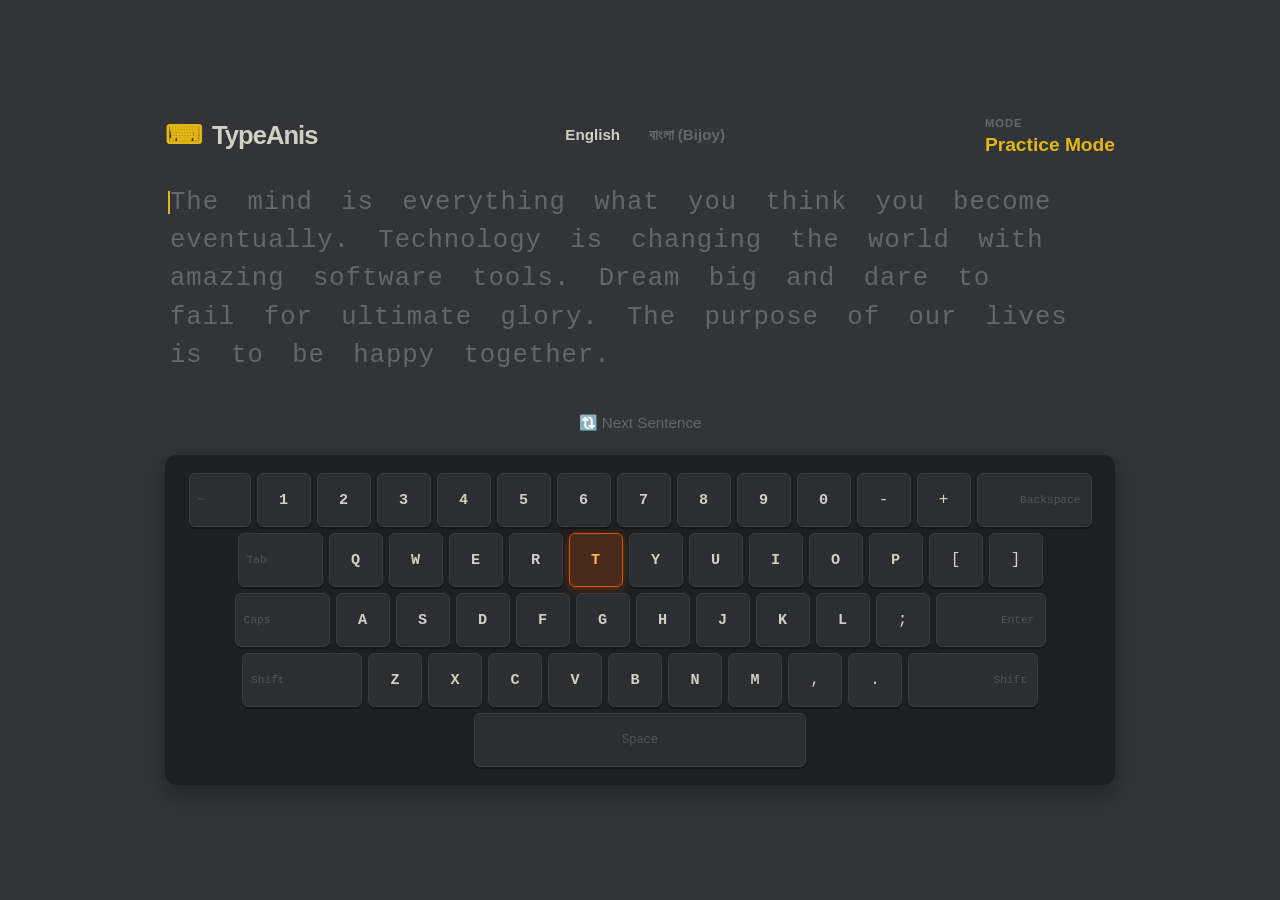
==== practice.html @ cd365d43 "Update practice.html" ====
<!DOCTYPE html>
<html lang="en">
<head>
    <meta charset="UTF-8">
    <meta name="viewport" content="width=device-width, initial-scale=1.0">
    <title>TypeAnis - Practice Sandbox</title>
    <link rel="stylesheet" href="styles.css">
</head>
<body>
    <div class="container">
        <div class="header">
            <a href="index.html" class="brand-link" style="text-decoration: none;">
                <div class="brand">
                    <span class="logo-icon">⌨</span> TypeAnis 
          </div>
         </a>
                
            
            
            
            <div class="modes">
                <button id="btn-en" class="active">English</button>
                <button id="btn-bn">বাংলা (Bijoy)</button>
            </div>
            
            <div class="stats">
                <div class="stat-box">
                    <span class="label">mode</span>
                    <span style="color: #e2b714; font-size: 1.2rem;">Practice Mode</span>
                </div>
            </div>
        </div>

        <div class="type-area-container">
            <input type="text" id="hidden-input" autocomplete="off" autofocus>
            <div id="words-display" class="words-display"></div>
        </div>

         <button id="restart-btn">🔃 Next Sentence</button>

        <div class="keyboard" id="keyboard" data-layout="en">
            <div class="row">
                <div class="key modifier small" id="Backquote">~</div>
                <div class="key" id="Digit1" data-key="1 ১"><span class="bn">১</span><span class="en">1</span></div>
                <div class="key" id="Digit2" data-key="2 ২"><span class="bn">২</span><span class="en">2</span></div>
                <div class="key" id="Digit3" data-key="3 ৩"><span class="bn">৩</span><span class="en">3</span></div>
                <div class="key" id="Digit4" data-key="4 ৪"><span class="bn">৪</span><span class="en">4</span></div>
                <div class="key" id="Digit5" data-key="5 ৫"><span class="bn">৫</span><span class="en">5</span></div>
                <div class="key" id="Digit6" data-key="6 ৬"><span class="bn">৬</span><span class="en">6</span></div>
                <div class="key" id="Digit7" data-key="7 VII"><span class="bn">৭</span><span class="en">7</span></div>
                <div class="key" id="Digit8" data-key="8 ৮"><span class="bn">৮</span><span class="en">8</span></div>
                <div class="key" id="Digit9" data-key="9 ৯"><span class="bn">৯</span><span class="en">9</span></div>
                <div class="key" id="Digit0" data-key="0 ০"><span class="bn">০</span><span class="en">0</span></div>
                <div class="key" id="Minus" data-key="-">-</div>
                <div class="key" id="Equal" data-key="+">+</div>
                <div class="key modifier backspace" id="Backspace">Backspace</div>
            </div>
            <div class="row">
                <div class="key modifier tab" id="Tab">Tab</div>
                <div class="key" id="KeyQ" data-key="q Q ং ৎ"><span class="bn">ং / ৎ</span><span class="en">Q</span></div>
                <div class="key" id="KeyW" data-key="w W ্য ূ"><span class="bn">্য / ূ</span><span class="en">W</span></div>
                <div class="key" id="KeyE" data-key="e E ড ঢ"><span class="bn">ড / ঢ</span><span class="en">E</span></div>
                <div class="key" id="KeyR" data-key="r R প ফ"><span class="bn">প / ফ</span><span class="en">R</span></div>
                <div class="key" id="KeyT" data-key="t T ট ঠ"><span class="bn">ট / ঠ</span><span class="en">T</span></div>
                <div class="key" id="KeyY" data-key="y Y চ ছ"><span class="bn">চ / ছ</span><span class="en">Y</span></div>
                <div class="key" id="KeyU" data-key="u U জ ঝ"><span class="bn">জ / ঝ</span><span class="en">U</span></div>
                <div class="key" id="KeyI" data-key="i I হ ঞ"><span class="bn">হ / ঞ</span><span class="en">I</span></div>
                <div class="key" id="KeyO" data-key="o O গ ঘ"><span class="bn">গ / ঘ</span><span class="en">O</span></div>
                <div class="key" id="KeyP" data-key="p P ড় ঢ়"><span class="bn">ড় / ঢ়</span><span class="en">P</span></div>
                <div class="key" id="BracketLeft">[</div>
                <div class="key" id="BracketRight">]</div>
            </div>
            <div class="row">
                <div class="key modifier caps" id="CapsLock">Caps</div>
                <div class="key" id="KeyA" data-key="a A ৃ া"><span class="bn">ৃ / া</span><span class="en">A</span></div>
                <div class="key" id="KeyS" data-key="s S ু ূ"><span class="bn">ু / ূ</span><span class="en">S</span></div>
                <div class="key" id="KeyD" data-key="d D ি ী"><span class="bn">ি / ী</span><span class="en">D</span></div>
                <div class="key" id="KeyF" data-key="f F া অ"><span class="bn">া / অ</span><span class="en">F</span></div>
                <div class="key" id="KeyG" data-key="g G ্ ক"><span class="bn">্ / ক</span><span class="en">G</span></div>
                <div class="key" id="KeyH" data-key="h H অ আ"><span class="bn">অ / আ</span><span class="en">H</span></div>
                <div class="key" id="KeyJ" data-key="j J ত থ"><span class="bn">ত / থ</span><span class="en">J</span></div>
                <div class="key" id="KeyK" data-key="k K ক খ"><span class="bn">ک / খ</span><span class="en">K</span></div>
                <div class="key" id="KeyL" data-key="l L ত থ"><span class="bn">ত / থ</span><span class="en">L</span></div>
                <div class="key" id="Semicolon">;</div>
                <div class="key modifier enter" id="Enter">Enter</div>
            </div>
            <div class="row">
                <div class="key modifier shift-l" id="ShiftLeft">Shift</div>
                <div class="key" id="KeyZ" data-key="z Z ্র ্য"><span class="bn">্র / ্য</span><span class="en">Z</span></div>
                <div class="key" id="KeyX" data-key="x X ও ঔ"><span class="bn">ও / ঔ</span><span class="en">X</span></div>
                <div class="key" id="KeyC" data-key="c C এ ঐ"><span class="bn">এ / ঐ</span><span class="en">C</span></div>
                <div class="key" id="KeyV" data-key="v V র ল"><span class="bn">র / ল</span><span class="en">V</span></div>
                <div class="key" id="KeyB" data-key="b B ন ণ"><span class="bn">ন / ণ</span><span class="en">B</span></div>
                <div class="key" id="KeyN" data-key="n N স ষ"><span class="bn">স / ষ</span><span class="en">N</span></div>
                <div class="key" id="KeyM" data-key="m M ম শ"><span class="bn">ম / শ</span><span class="en">M</span></div>
                <div class="key" id="Comma">,</div>
                <div class="key" id="Period">.</div>
                <div class="key modifier shift-r" id="ShiftRight">Shift</div>
            </div>
            <div class="row">
                <div class="space key" id="Space" data-key=" ">Space</div>
            </div>
        </div>
    </div>

    <script src="practice.js"></script>
</body>
</html>
---- styles.css ----
/* ==========================================================================
   1. GLOBAL VARIABLES & RESET
   ========================================================================== */
:root {
    --bg-color: #323437;
    --main-color: #e2b714;
    --caret-color: #e2b714;
    --sub-color: #646669;
    --text-color: #d1d0c5;
    --error-color: #ca4754;
    --success-color: #43a047;
    --suggest-color: #e65100;
    --key-bg: #2c2e31;
}

body {
    background-color: var(--bg-color);
    color: var(--text-color);
    font-family: 'Courier New', Courier, monospace, Arial;
    display: flex;
    justify-content: center;
    align-items: center;
    min-height: 100vh;
    margin: 0;
    padding: 20px 0;
    box-sizing: border-box;
}

.container {
    width: 90%;
    max-width: 950px;
    display: flex;
    flex-direction: column;
}

/* ==========================================================================
   2. HEADER & STATS BAR (Spaced Out Edge-to-Edge)
   ========================================================================== */
.header {
    display: flex;
    justify-content: space-between; /* Pushes brand left, stats right, modes center */
    align-items: center;           /* Vertically aligns content line items */
    margin-bottom: 25px;
    font-family: sans-serif;
    width: 100%;
}

.brand {
    font-size: 1.6rem;
    font-weight: bold;
    color: var(--text-color);
    letter-spacing: -1px;
}

.brand .logo-icon {
    color: var(--main-color);
    margin-right: 4px;
}

.modes button {
    background: none;
    border: none;
    color: var(--sub-color);
    font-size: 0.95rem;
    cursor: pointer;
    margin-right: 12px;
    font-weight: 600;
    transition: color 0.2s;
}

.modes button.active, .modes button:hover {
    color: var(--text-color);
}

.stats {
    display: flex;
    gap: 25px;
}

.stat-box {
    display: flex;
    flex-direction: column;
    align-items: flex-start;
    font-size: 1.4rem;
    color: var(--main-color);
    font-weight: bold;
    line-height: 1.1rem;
}

.stat-box .label {
    font-size: 0.7rem;
    color: var(--sub-color);
    text-transform: uppercase;
    margin-bottom: 3px;
    letter-spacing: 1px;
}

/* ==========================================================================
   3. TYPING TEST FIELD AREA
   ========================================================================== */
.type-area-container {
    position: relative;
    margin-bottom: 25px;
    padding: 5px;
    min-height: 80px;
}

#hidden-input {
    position: absolute;
    opacity: 0;
    z-index: -1;
}

.words-display {
    font-size: 1.6rem;
    line-height: 2.4rem;
    word-wrap: break-word;
    letter-spacing: 1px;
    user-select: none;
    color: var(--sub-color);
    text-align: justify; /* Cleans up line breaks */
}

.word {
    display: inline-block;
    margin-right: 12px;
}

/* Character States */
.char {
    position: relative;
    transition: color 0.1s;
}

.char.correct {
    color: var(--text-color);
}

.char.incorrect {
    color: var(--error-color);
    background-color: rgba(202, 71, 84, 0.12);
    border-radius: 2px;
}

/* Flashing Caret Cursor Styling */
.char.current::before {
    content: '';
    position: absolute;
    left: -2px;
    top: 10%;
    width: 2px;
    height: 80%;
    background-color: var(--caret-color);
    animation: blink 1s infinite;
}

@keyframes blink {
    50% { opacity: 0; }
}

#restart-btn {
    margin: 0 auto 15px auto;
    display: block;
    background: none;
    border: none;
    color: var(--sub-color);
    padding: 8px 16px;
    font-size: 0.95rem;
    cursor: pointer;
    transition: color 0.2s;
}

#restart-btn:hover {
    color: var(--text-color);
}

/* ==========================================================================
   4. MECHANICAL VIRTUAL KEYBOARD
   ========================================================================== */
.keyboard {
    display: flex;
    flex-direction: column;
    gap: 6px;
    background: #1e1f21;
    padding: 18px;
    border-radius: 12px;
    box-shadow: 0 10px 25px rgba(0,0,0,0.3);
}

.row {
    display: flex;
    justify-content: center; /* Symmetrically balances standard keys horizontally */
    gap: 6px;
    width: 100%;
}

.key {
    background: var(--key-bg);
    border: 1px solid #3a3d40;
    border-radius: 6px;
    width: 52px;
    height: 52px;
    display: flex;
    flex-direction: column;
    justify-content: center;
    align-items: center;
    box-shadow: 0 2px 0px #151617;
    transition: background 0.05s, color 0.05s, transform 0.05s;
    user-select: none;
}

/* Modifier Keys Width & Alignments */
.key.modifier { font-size: 0.7rem; align-items: flex-start; padding-left: 8px; color: #505559; }
.key.backspace { width: 95px; align-items: flex-end; padding-right: 10px; }
.key.tab { width: 75px; }
.key.caps { width: 85px; }
.key.enter { width: 90px; align-items: flex-end; padding-right: 10px; }
.key.shift-l { width: 110px; }
.key.shift-r { width: 110px; align-items: flex-end; padding-right: 10px; }
.key.space { width: 330px; color: #505559; font-size: 0.75rem; }

.key span { display: block; text-align: center; transition: font-size 0.15s, color 0.15s; }

/* Language Layout Presentation Handlers */
.keyboard[data-layout="en"] .key .en { font-size: 0.95rem; font-weight: bold; color: var(--text-color); }
.keyboard[data-layout="en"] .key .bn { font-size: 0.0rem; color: transparent; opacity: 0; }
.keyboard[data-layout="bn"] .key .bn { font-size: 1.05rem; font-weight: 500; color: var(--text-color); }
.keyboard[data-layout="bn"] .key .en { font-size: 0.0rem; color: transparent; opacity: 0; }

/* Dynamic Interactive Typing Feedback States */
.key.suggest-orange {
    background: rgba(230, 81, 0, 0.22) !important;
    border-color: var(--suggest-color) !important;
    box-shadow: 0 2px 8px rgba(230, 81, 0, 0.35);
}
.key.suggest-orange span { color: #ffb74d !important; }

.key.press-correct {
    background: var(--success-color) !important;
    box-shadow: 0 0px 0px transparent !important;
    transform: translateY(2px);
}
.key.press-correct span, .key.press-correct { color: #fff !important; }

.key.press-error {
    background: var(--error-color) !important;
    box-shadow: 0 0px 0px transparent !important;
    transform: translateY(2px);
}
.key.press-error span, .key.press-error { color: #fff !important; }

/* ==========================================================================
   5. RESULTS POP-UP MODAL BOX
   ========================================================================== */
.modal-backdrop {
    position: fixed;
    top: 0; left: 0; width: 100%; height: 100%;
    background: rgba(20, 21, 23, 0.85);
    display: flex; 
    justify-content: center; /* Horizontally centers popup card */
    align-items: center;     /* Vertically centers popup card */
    opacity: 0; 
    pointer-events: none;
    transition: opacity 0.3s ease;
    z-index: 999;
}
.modal-backdrop.active { opacity: 1; pointer-events: auto; }

.modal-box {
    background: #2c2e31;
    border: 2px solid var(--main-color);
    padding: 35px; 
    border-radius: 16px;
    width: 90%; 
    max-width: 520px;
    text-align: center; 
    box-shadow: 0 20px 45px rgba(0,0,0,0.5);
    transform: scale(0.9); 
    transition: transform 0.3s ease;
}
.modal-backdrop.active .modal-box { transform: scale(1); }

.modal-box h2 { margin-top: 0; font-family: sans-serif; color: var(--main-color); font-size: 2rem; }
.modal-sub { color: var(--sub-color); margin-bottom: 25px; font-size: 0.95rem; }

.modal-grid { 
    display: grid; 
    grid-template-columns: 1fr 1fr; 
    gap: 15px; 
    margin-bottom: 30px; 
}
.m-card { background: #202124; padding: 15px; border-radius: 8px; display: flex; flex-direction: column; }
.m-card .num { font-size: 2rem; font-weight: bold; color: var(--text-color); }
.m-card .text-red { color: var(--error-color); }
.m-card .lbl { font-size: 0.75rem; color: var(--sub-color); text-transform: uppercase; margin-top: 5px; }

#modal-close-btn {
    background: var(--main-color); color: #000; border: none;
    padding: 12px 35px; font-weight: bold; border-radius: 6px;
    font-size: 1rem; cursor: pointer; transition: opacity 0.2s;
}
#modal-close-btn:hover { opacity: 0.9; }

/* ==========================================================================
   6. RESPONSIVE MEDIA QUERIES
   ========================================================================== */
@media (max-width: 768px) {
    .keyboard { display: none; } /* Safely hides mechanical layout on touch viewports */
    .header { flex-direction: column; gap: 15px; }
}

.brand-link {
    color: inherit; /* Keeps your default text colors intact */
    text-decoration: none;
    display: inline-block;
}
.brand-link:hover {
    opacity: 0.85;  /* Subtle animation hint that it is a link when hovered */
}
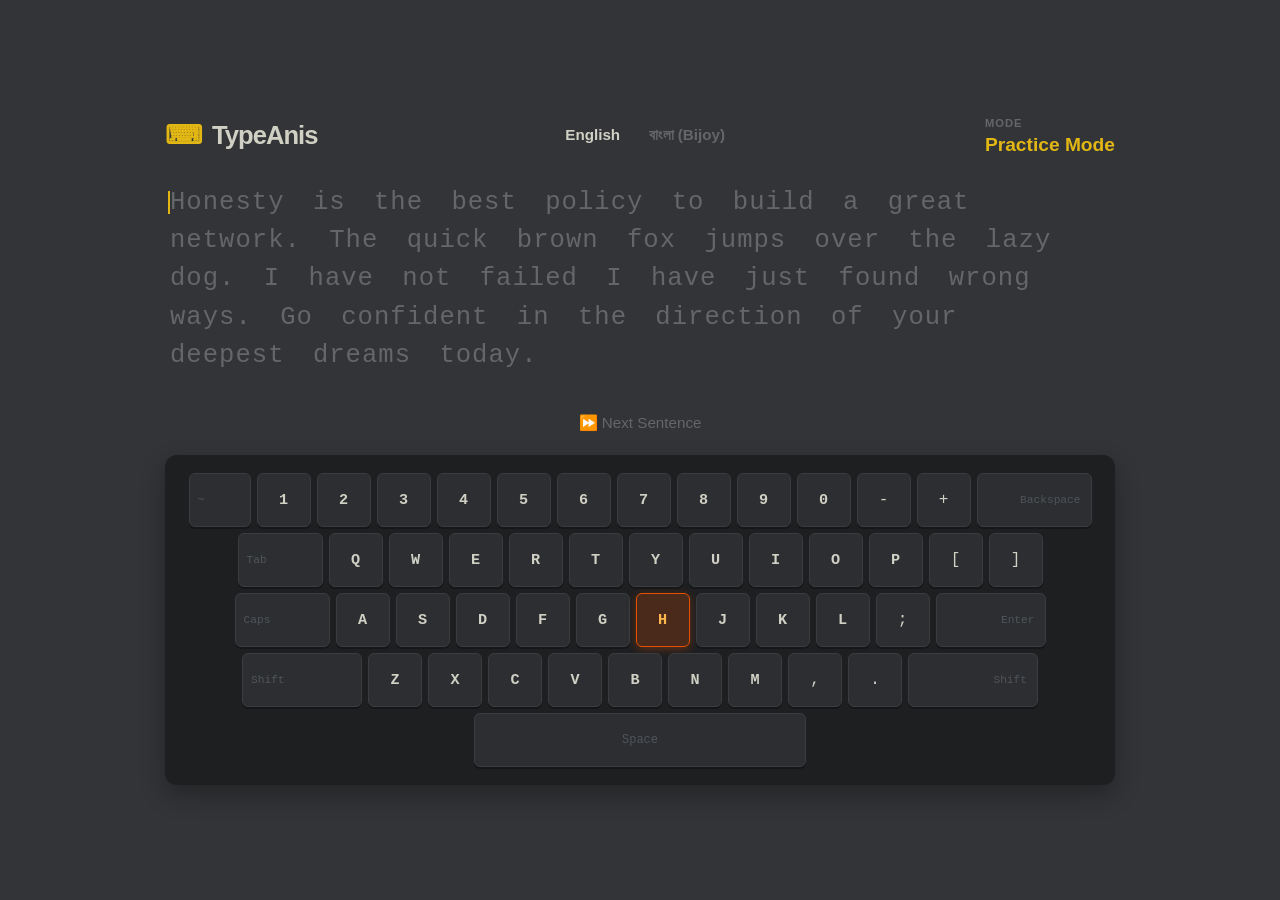
==== commit 45c3fcf0: "Update practice.html" ====
--- a/practice.html
+++ b/practice.html
@@ -36,7 +36,7 @@
             <div id="words-display" class="words-display"></div>
         </div>
 
-         <button id="restart-btn">🔃 Next Sentence</button>
+         <button id="restart-btn">⏩ Next Sentence</button>
 
         <div class="keyboard" id="keyboard" data-layout="en">
             <div class="row">
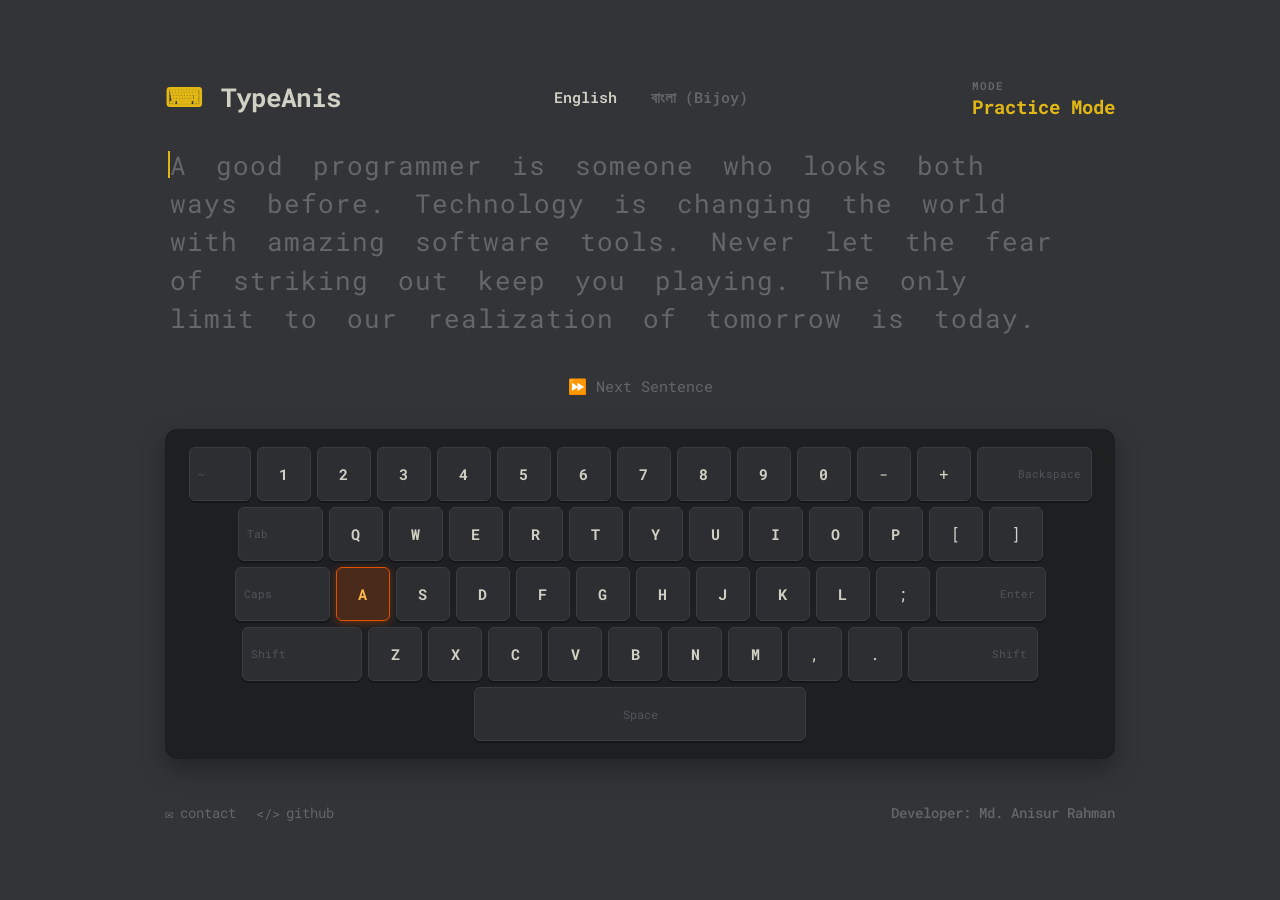
==== commit ce2581ed: "Update practice.html" ====
--- a/practice.html
+++ b/practice.html
@@ -4,6 +4,9 @@
     <meta charset="UTF-8">
     <meta name="viewport" content="width=device-width, initial-scale=1.0">
     <title>TypeAnis - Practice Sandbox</title>
+    <link rel="preconnect" href="https://fonts.googleapis.com">
+    <link rel="preconnect" href="https://fonts.gstatic.com" crossorigin> 
+    <link href="https://fonts.googleapis.com/css2?family=Hind+Siliguri:wght@400;500;600&family=Roboto+Mono:wght@400;500;700&display=swap" rel="stylesheet">
     <link rel="stylesheet" href="styles.css">
 </head>
 <body>
@@ -12,11 +15,8 @@
             <a href="index.html" class="brand-link" style="text-decoration: none;">
                 <div class="brand">
                     <span class="logo-icon">⌨</span> TypeAnis 
-          </div>
-         </a>
-                
-            
-            
+                </div>
+            </a>
             
             <div class="modes">
                 <button id="btn-en" class="active">English</button>
@@ -36,7 +36,9 @@
             <div id="words-display" class="words-display"></div>
         </div>
 
-         <button id="restart-btn">⏩ Next Sentence</button>
+        <div class="control-actions">
+            <button id="restart-btn">⏩ Next Sentence</button>
+        </div>
 
         <div class="keyboard" id="keyboard" data-layout="en">
             <div class="row">
@@ -63,7 +65,7 @@
                 <div class="key" id="KeyR" data-key="r R প ফ"><span class="bn">প / ফ</span><span class="en">R</span></div>
                 <div class="key" id="KeyT" data-key="t T ট ঠ"><span class="bn">ট / ঠ</span><span class="en">T</span></div>
                 <div class="key" id="KeyY" data-key="y Y চ ছ"><span class="bn">চ / ছ</span><span class="en">Y</span></div>
-                <div class="key" id="KeyU" data-key="u U জ ঝ"><span class="bn">জ / ঝ</span><span class="en">U</span></div>
+                <div class="key" id="KeyU" data-key="u U ஜ ঝ"><span class="bn">জ / ঝ</span><span class="en">U</span></div>
                 <div class="key" id="KeyI" data-key="i I হ ঞ"><span class="bn">হ / ঞ</span><span class="en">I</span></div>
                 <div class="key" id="KeyO" data-key="o O গ ঘ"><span class="bn">গ / ঘ</span><span class="en">O</span></div>
                 <div class="key" id="KeyP" data-key="p P ড় ঢ়"><span class="bn">ড় / ঢ়</span><span class="en">P</span></div>
@@ -92,7 +94,7 @@
                 <div class="key" id="KeyV" data-key="v V র ল"><span class="bn">র / ল</span><span class="en">V</span></div>
                 <div class="key" id="KeyB" data-key="b B ন ণ"><span class="bn">ন / ণ</span><span class="en">B</span></div>
                 <div class="key" id="KeyN" data-key="n N স ষ"><span class="bn">স / ষ</span><span class="en">N</span></div>
-                <div class="key" id="KeyM" data-key="m M ম শ"><span class="bn">ম / শ</span><span class="en">M</span></div>
+                <div class="key" id="KeyM" data-key="m M ম শ"><span class="bn">ม / শ</span><span class="en">M</span></div>
                 <div class="key" id="Comma">,</div>
                 <div class="key" id="Period">.</div>
                 <div class="key modifier shift-r" id="ShiftRight">Shift</div>
@@ -101,6 +103,16 @@
                 <div class="space key" id="Space" data-key=" ">Space</div>
             </div>
         </div>
+
+        <footer class="site-footer">
+            <div class="footer-left">
+                <a href="mailto:contact@typeanis.com" class="footer-link"><span class="footer-icon">✉</span> contact</a>
+                <a href="https://github.com/AnisurRahmanJU" target="_blank" class="footer-link"><span class="footer-icon">&lt;/&gt;</span> github</a>
+            </div>
+            <div class="footer-right">
+                <span class="footer-developer">Developer: Md. Anisur Rahman</span>
+            </div>
+        </footer>
     </div>
 
     <script src="practice.js"></script>
--- a/styles.css
+++ b/styles.css
@@ -16,13 +16,13 @@
 body {
     background-color: var(--bg-color);
     color: var(--text-color);
-    font-family: 'Courier New', Courier, monospace, Arial;
+    font-family: 'Roboto Mono', 'Courier New', Courier, monospace;
     display: flex;
     justify-content: center;
     align-items: center;
     min-height: 100vh;
     margin: 0;
-    padding: 20px 0;
+    padding: 30px 0;
     box-sizing: border-box;
 }
 
@@ -38,10 +38,10 @@
    ========================================================================== */
 .header {
     display: flex;
-    justify-content: space-between; /* Pushes brand left, stats right, modes center */
-    align-items: center;           /* Vertically aligns content line items */
+    justify-content: space-between; 
+    align-items: center;           
     margin-bottom: 25px;
-    font-family: sans-serif;
+    font-family: 'Roboto Mono', sans-serif;
     width: 100%;
 }
 
@@ -55,6 +55,16 @@
 .brand .logo-icon {
     color: var(--main-color);
     margin-right: 4px;
+}
+
+.brand-link {
+    color: inherit; 
+    text-decoration: none;
+    display: inline-block;
+}
+
+.brand-link:hover {
+    opacity: 0.85;  
 }
 
 .modes button {
@@ -65,6 +75,7 @@
     cursor: pointer;
     margin-right: 12px;
     font-weight: 600;
+    font-family: 'Roboto Mono', sans-serif;
     transition: color 0.2s;
 }
 
@@ -118,7 +129,17 @@
     letter-spacing: 1px;
     user-select: none;
     color: var(--sub-color);
-    text-align: justify; /* Cleans up line breaks */
+    text-align: justify; 
+}
+
+.keyboard[data-layout="en"] ~ .type-area-container .words-display,
+.words-display:not([lang="bn"]) {
+    font-family: 'Roboto Mono', monospace;
+}
+
+.keyboard[data-layout="bn"] ~ .type-area-container .words-display,
+.words-display[lang="bn"] {
+    font-family: 'Hind Siliguri', sans-serif;
 }
 
 .word {
@@ -126,7 +147,6 @@
     margin-right: 12px;
 }
 
-/* Character States */
 .char {
     position: relative;
     transition: color 0.1s;
@@ -142,7 +162,6 @@
     border-radius: 2px;
 }
 
-/* Flashing Caret Cursor Styling */
 .char.current::before {
     content: '';
     position: absolute;
@@ -158,19 +177,25 @@
     50% { opacity: 0; }
 }
 
-#restart-btn {
-    margin: 0 auto 15px auto;
-    display: block;
+.control-actions {
+    display: flex;
+    justify-content: center;
+    gap: 15px;
+    margin-bottom: 25px;
+}
+
+#restart-btn, #practice-btn {
     background: none;
     border: none;
     color: var(--sub-color);
     padding: 8px 16px;
     font-size: 0.95rem;
     cursor: pointer;
+    font-family: 'Roboto Mono', monospace;
     transition: color 0.2s;
 }
 
-#restart-btn:hover {
+#restart-btn:hover, #practice-btn:hover {
     color: var(--text-color);
 }
 
@@ -185,11 +210,12 @@
     padding: 18px;
     border-radius: 12px;
     box-shadow: 0 10px 25px rgba(0,0,0,0.3);
+    margin-bottom: 25px;
 }
 
 .row {
     display: flex;
-    justify-content: center; /* Symmetrically balances standard keys horizontally */
+    justify-content: center; 
     gap: 6px;
     width: 100%;
 }
@@ -209,8 +235,7 @@
     user-select: none;
 }
 
-/* Modifier Keys Width & Alignments */
-.key.modifier { font-size: 0.7rem; align-items: flex-start; padding-left: 8px; color: #505559; }
+.key.modifier { font-family: 'Roboto Mono', monospace; font-size: 0.7rem; align-items: flex-start; padding-left: 8px; color: #505559; }
 .key.backspace { width: 95px; align-items: flex-end; padding-right: 10px; }
 .key.tab { width: 75px; }
 .key.caps { width: 85px; }
@@ -221,13 +246,12 @@
 
 .key span { display: block; text-align: center; transition: font-size 0.15s, color 0.15s; }
 
-/* Language Layout Presentation Handlers */
-.keyboard[data-layout="en"] .key .en { font-size: 0.95rem; font-weight: bold; color: var(--text-color); }
+.keyboard[data-layout="en"] .key .en { font-family: 'Roboto Mono', monospace; font-size: 0.95rem; font-weight: bold; color: var(--text-color); }
 .keyboard[data-layout="en"] .key .bn { font-size: 0.0rem; color: transparent; opacity: 0; }
-.keyboard[data-layout="bn"] .key .bn { font-size: 1.05rem; font-weight: 500; color: var(--text-color); }
+
+.keyboard[data-layout="bn"] .key .bn { font-family: 'Hind Siliguri', sans-serif; font-size: 1.15rem; font-weight: 500; color: var(--text-color); }
 .keyboard[data-layout="bn"] .key .en { font-size: 0.0rem; color: transparent; opacity: 0; }
 
-/* Dynamic Interactive Typing Feedback States */
 .key.suggest-orange {
     background: rgba(230, 81, 0, 0.22) !important;
     border-color: var(--suggest-color) !important;
@@ -257,8 +281,8 @@
     top: 0; left: 0; width: 100%; height: 100%;
     background: rgba(20, 21, 23, 0.85);
     display: flex; 
-    justify-content: center; /* Horizontally centers popup card */
-    align-items: center;     /* Vertically centers popup card */
+    justify-content: center; 
+    align-items: center;     
     opacity: 0; 
     pointer-events: none;
     transition: opacity 0.3s ease;
@@ -277,10 +301,11 @@
     box-shadow: 0 20px 45px rgba(0,0,0,0.5);
     transform: scale(0.9); 
     transition: transform 0.3s ease;
+    font-family: 'Roboto Mono', monospace;
 }
 .modal-backdrop.active .modal-box { transform: scale(1); }
 
-.modal-box h2 { margin-top: 0; font-family: sans-serif; color: var(--main-color); font-size: 2rem; }
+.modal-box h2 { margin-top: 0; font-family: 'Roboto Mono', sans-serif; color: var(--main-color); font-size: 2rem; }
 .modal-sub { color: var(--sub-color); margin-bottom: 25px; font-size: 0.95rem; }
 
 .modal-grid { 
@@ -298,22 +323,64 @@
     background: var(--main-color); color: #000; border: none;
     padding: 12px 35px; font-weight: bold; border-radius: 6px;
     font-size: 1rem; cursor: pointer; transition: opacity 0.2s;
+    font-family: 'Roboto Mono', monospace;
 }
 #modal-close-btn:hover { opacity: 0.9; }
 
 /* ==========================================================================
-   6. RESPONSIVE MEDIA QUERIES
+   6. SITE FOOTER SECTION
+   ========================================================================== */
+.site-footer {
+    width: 100%;
+    display: flex;
+    justify-content: space-between;
+    align-items: center;
+    font-family: 'Roboto Mono', monospace;
+    font-size: 0.85rem;
+    color: var(--sub-color);
+    padding-top: 20px;
+    margin-top: auto;
+}
+
+.footer-left {
+    display: flex;
+    gap: 20px;
+}
+
+.footer-link {
+    color: var(--sub-color);
+    text-decoration: none;
+    transition: color 0.2s ease;
+    display: flex;
+    align-items: center;
+}
+
+.footer-link:hover {
+    color: var(--text-color);
+}
+
+.footer-icon {
+    margin-right: 6px;
+    font-size: 0.9rem;
+}
+
+.footer-developer {
+    color: var(--sub-color);
+    font-weight: 500;
+}
+
+/* ==========================================================================
+   7. RESPONSIVE MEDIA QUERIES
    ========================================================================== */
 @media (max-width: 768px) {
-    .keyboard { display: none; } /* Safely hides mechanical layout on touch viewports */
+    .keyboard { display: none; } 
     .header { flex-direction: column; gap: 15px; }
-}
-
-.brand-link {
-    color: inherit; /* Keeps your default text colors intact */
-    text-decoration: none;
-    display: inline-block;
-}
-.brand-link:hover {
-    opacity: 0.85;  /* Subtle animation hint that it is a link when hovered */
-}
+    .site-footer {
+        flex-direction: column;
+        gap: 12px;
+        text-align: center;
+    }
+    .footer-left {
+        justify-content: center;
+    }
+}
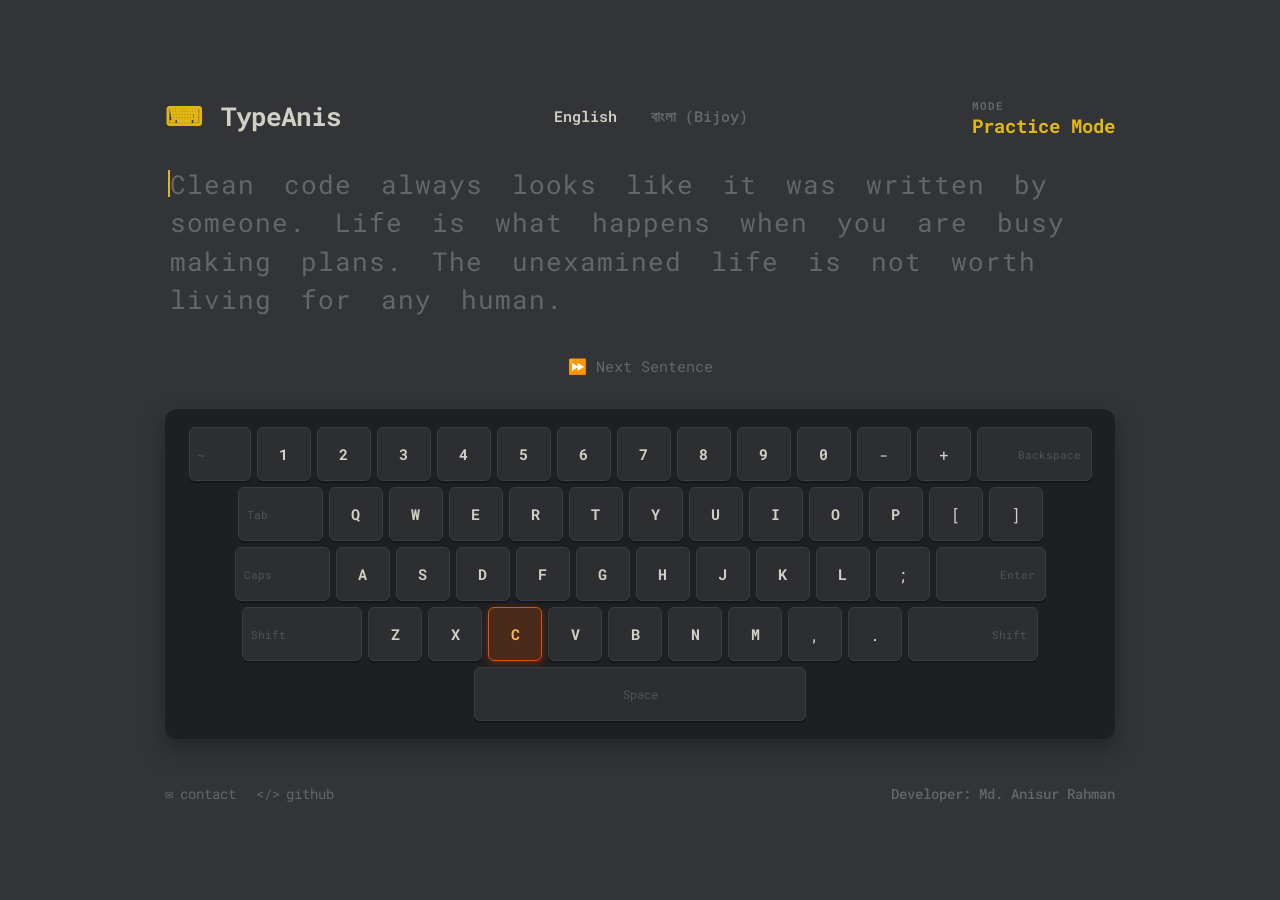
==== commit 7dd92607: "Update practice.html" ====
--- a/practice.html
+++ b/practice.html
@@ -104,13 +104,13 @@
             </div>
         </div>
 
-        <footer class="site-footer">
+      <footer class="site-footer">
             <div class="footer-left">
-                <a href="mailto:contact@typeanis.com" class="footer-link"><span class="footer-icon">✉</span> contact</a>
+                <a href="mailto:poetanis@gmail.com" class="footer-link"><span class="footer-icon">✉</span> contact</a>
                 <a href="https://github.com/AnisurRahmanJU" target="_blank" class="footer-link"><span class="footer-icon">&lt;/&gt;</span> github</a>
             </div>
             <div class="footer-right">
-                <span class="footer-developer">Developer: Md. Anisur Rahman</span>
+                <span class="footer-developer">Developer: <a style="text-decoration: none; color: inherit;" onmouseover="this.style.color='white'" onmouseout="this.style.color='inherit'" href="https://www.grameenphone.academy/public-profile/GP153876" target="_blank"> Md. Anisur Rahman</a></span>
             </div>
         </footer>
     </div>
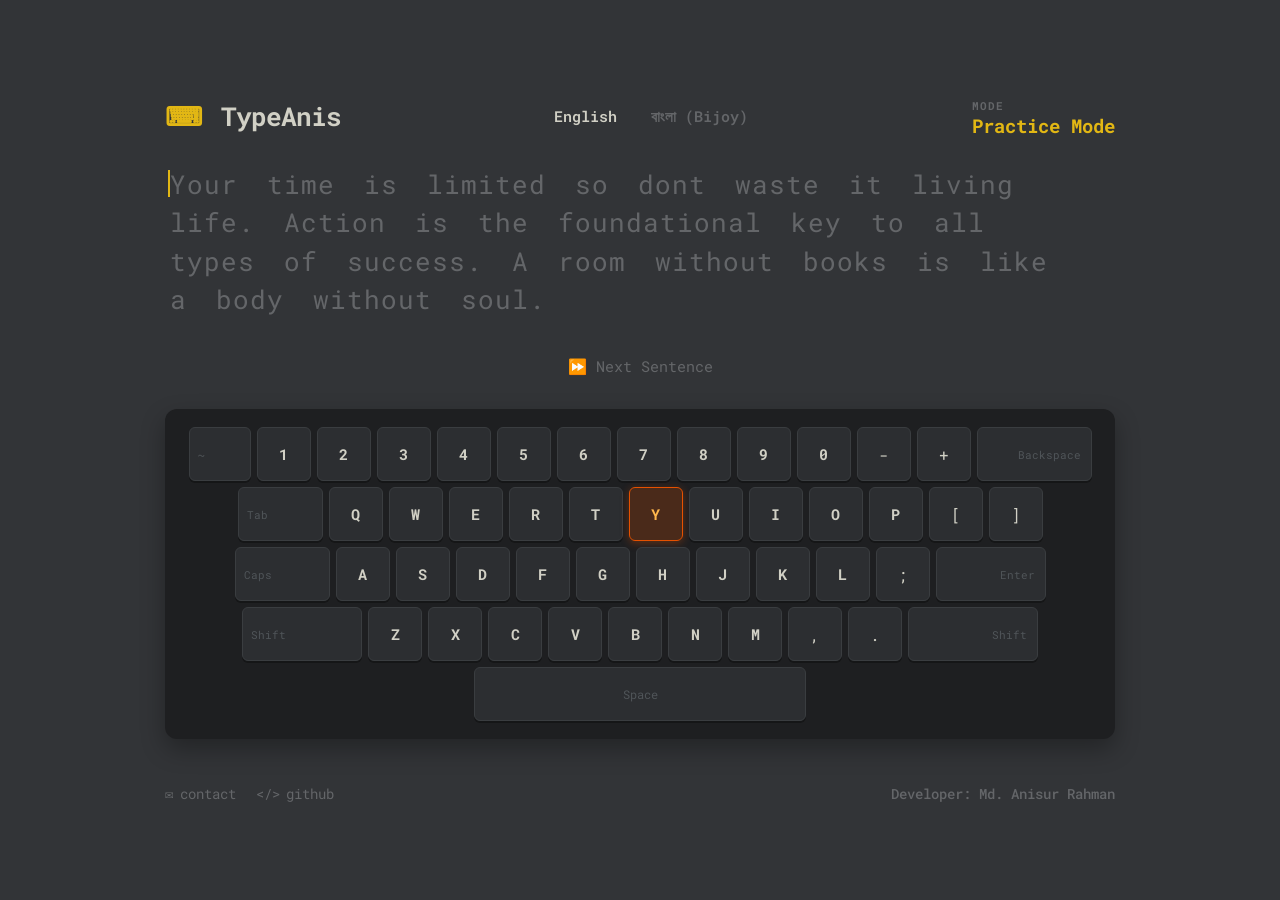
==== commit 752a77eb: "Update practice.html" ====
--- a/practice.html
+++ b/practice.html
@@ -107,7 +107,7 @@
       <footer class="site-footer">
             <div class="footer-left">
                 <a href="mailto:poetanis@gmail.com" class="footer-link"><span class="footer-icon">✉</span> contact</a>
-                <a href="https://github.com/AnisurRahmanJU" target="_blank" class="footer-link"><span class="footer-icon">&lt;/&gt;</span> github</a>
+                <a href="https://github.com/AnisurRahmanJU/TypeAnis" target="_blank" class="footer-link"><span class="footer-icon">&lt;/&gt;</span> github</a>
             </div>
             <div class="footer-right">
                 <span class="footer-developer">Developer: <a style="text-decoration: none; color: inherit;" onmouseover="this.style.color='white'" onmouseout="this.style.color='inherit'" href="https://www.grameenphone.academy/public-profile/GP153876" target="_blank"> Md. Anisur Rahman</a></span>
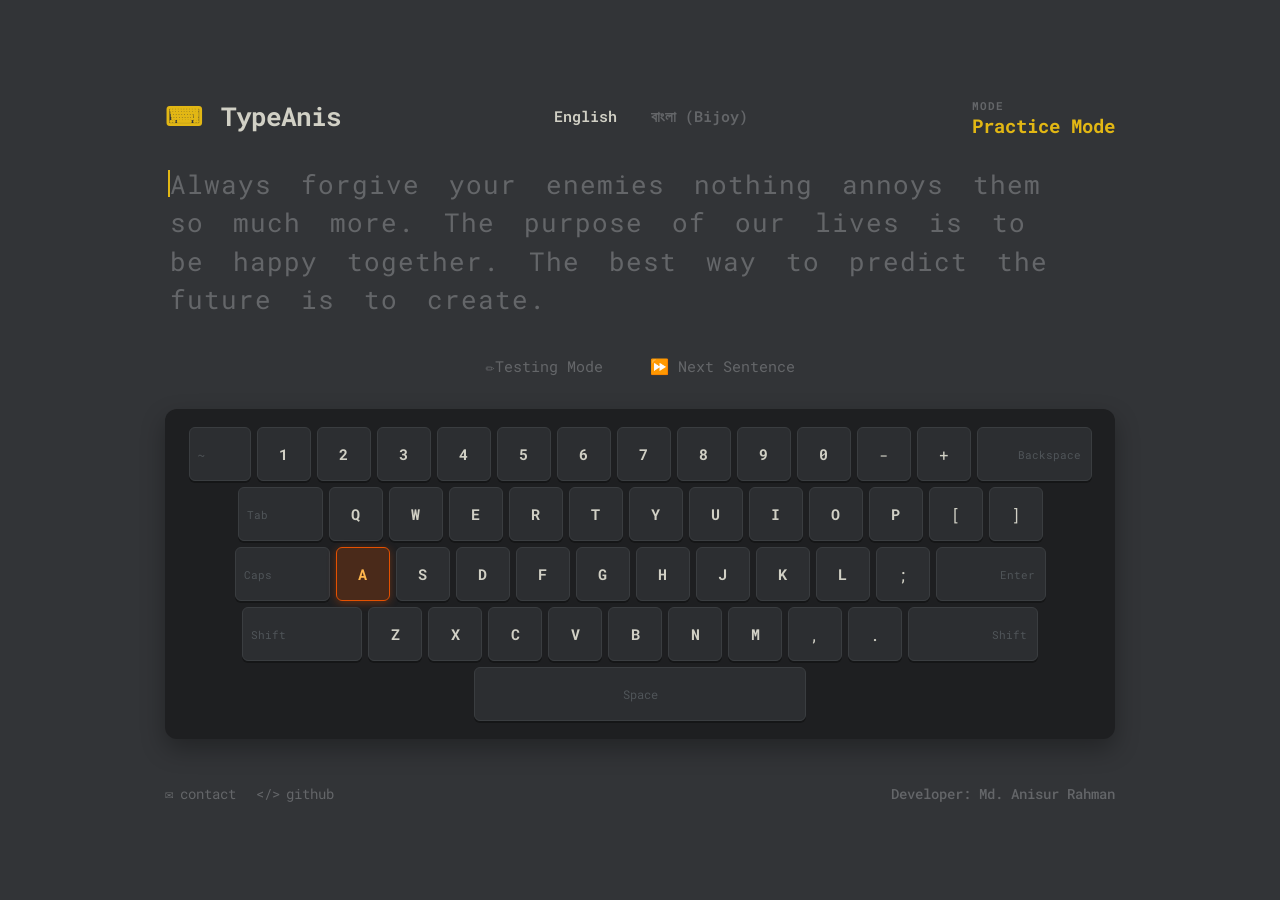
==== commit b6936eaa: "Update practice.html" ====
--- a/practice.html
+++ b/practice.html
@@ -37,6 +37,7 @@
         </div>
 
         <div class="control-actions">
+            <a href="index.html" class="brand-link" style="text-decoration: none;"><button id="restart-btn">✏️Testing Mode</button></a>
             <button id="restart-btn">⏩ Next Sentence</button>
         </div>
 
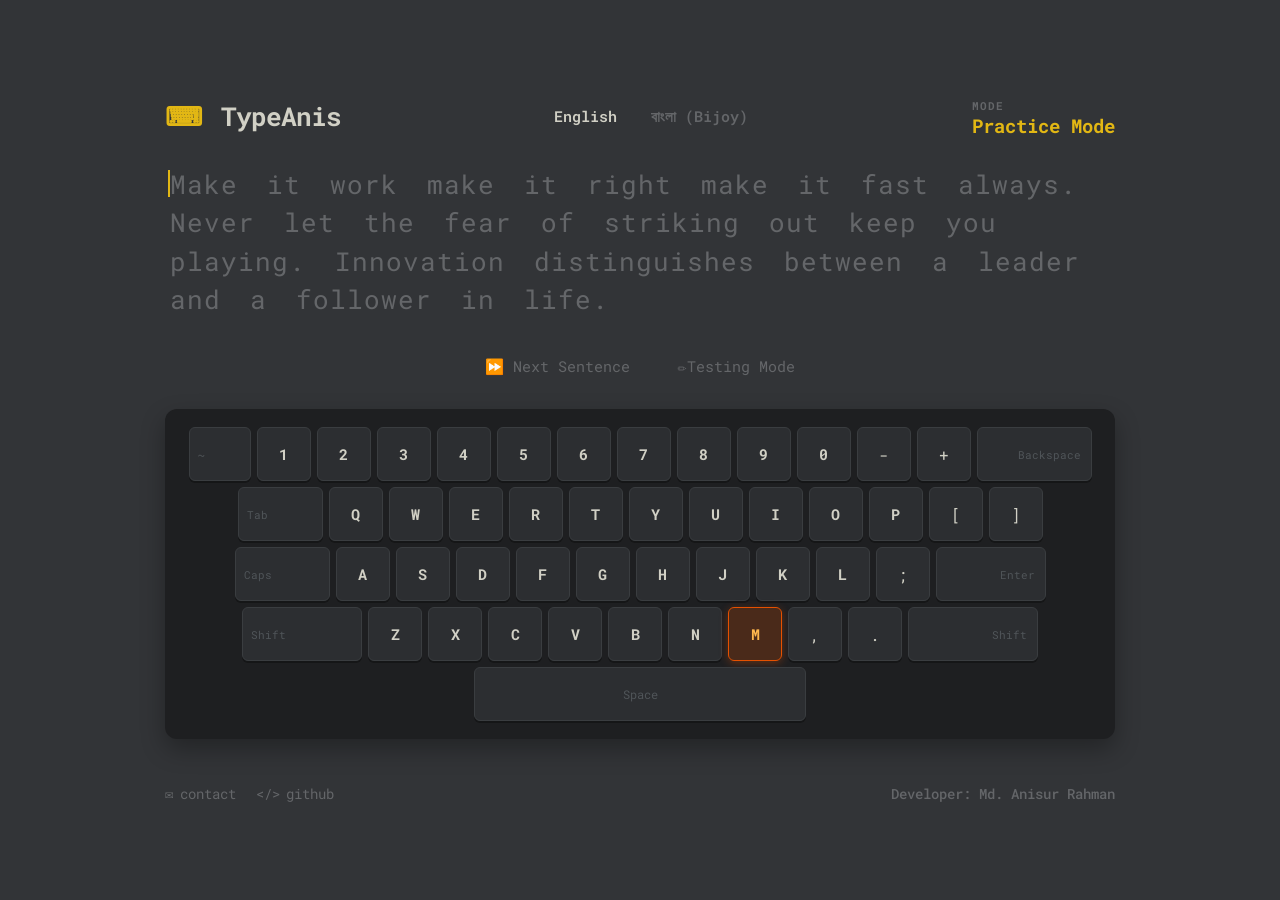
==== commit b9808d43: "Update practice.html" ====
--- a/practice.html
+++ b/practice.html
@@ -37,8 +37,11 @@
         </div>
 
         <div class="control-actions">
-            <a href="index.html" class="brand-link" style="text-decoration: none;"><button id="restart-btn">✏️Testing Mode</button></a>
-            <button id="restart-btn">⏩ Next Sentence</button>
+            
+              <button id="restart-btn">⏩ Next Sentence</button>
+              <a href="index.html" class="brand-link" style="text-decoration: none;">
+              <button id="restart-btn">✏️Testing Mode</button></a>
+          
         </div>
 
         <div class="keyboard" id="keyboard" data-layout="en">
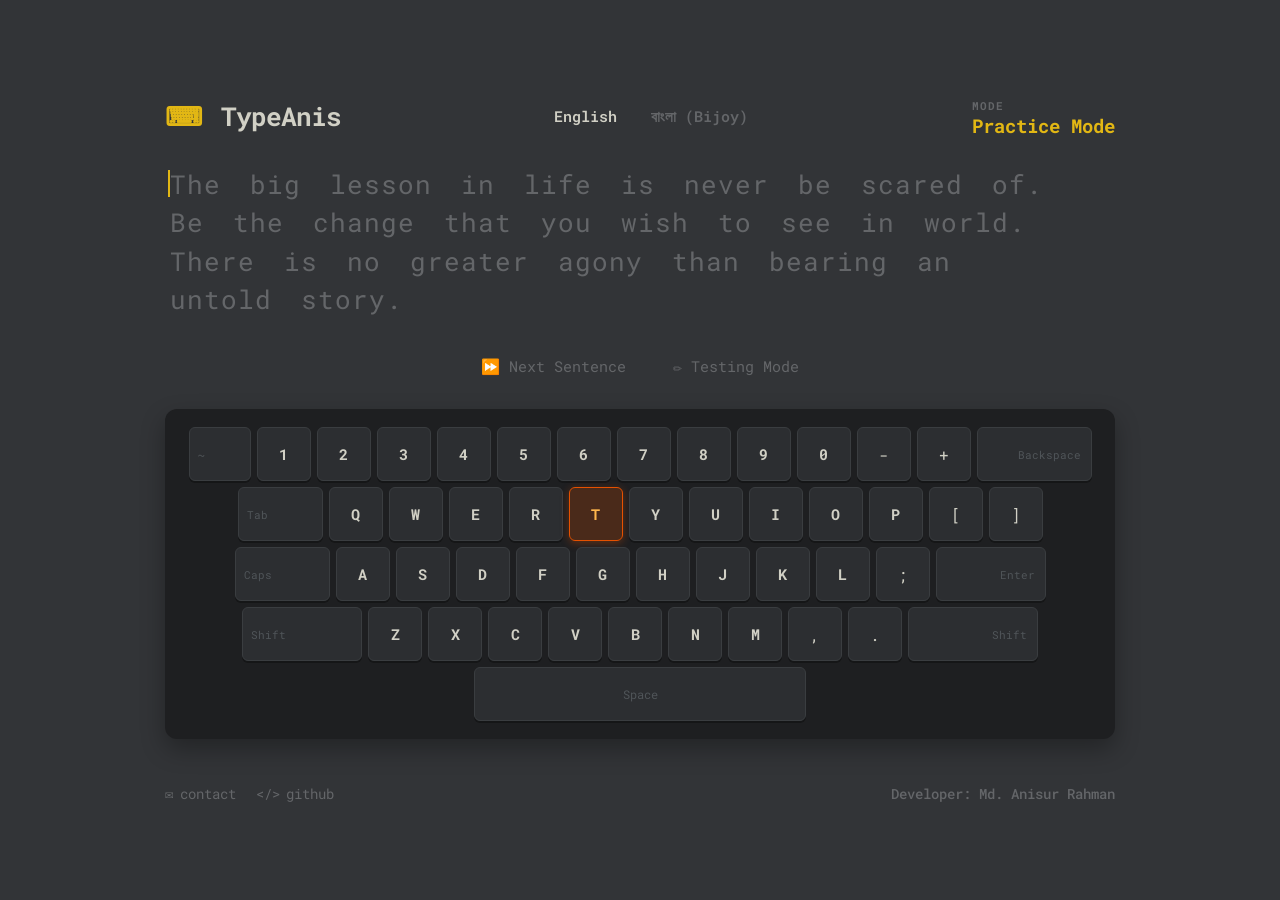
==== commit 57ad8bb9: "Update practice.html" ====
--- a/practice.html
+++ b/practice.html
@@ -40,7 +40,7 @@
             
               <button id="restart-btn">⏩ Next Sentence</button>
               <a href="index.html" class="brand-link" style="text-decoration: none;">
-              <button id="restart-btn">✏️Testing Mode</button></a>
+              <button id="restart-btn">✏️ Testing Mode</button></a>
           
         </div>
 
